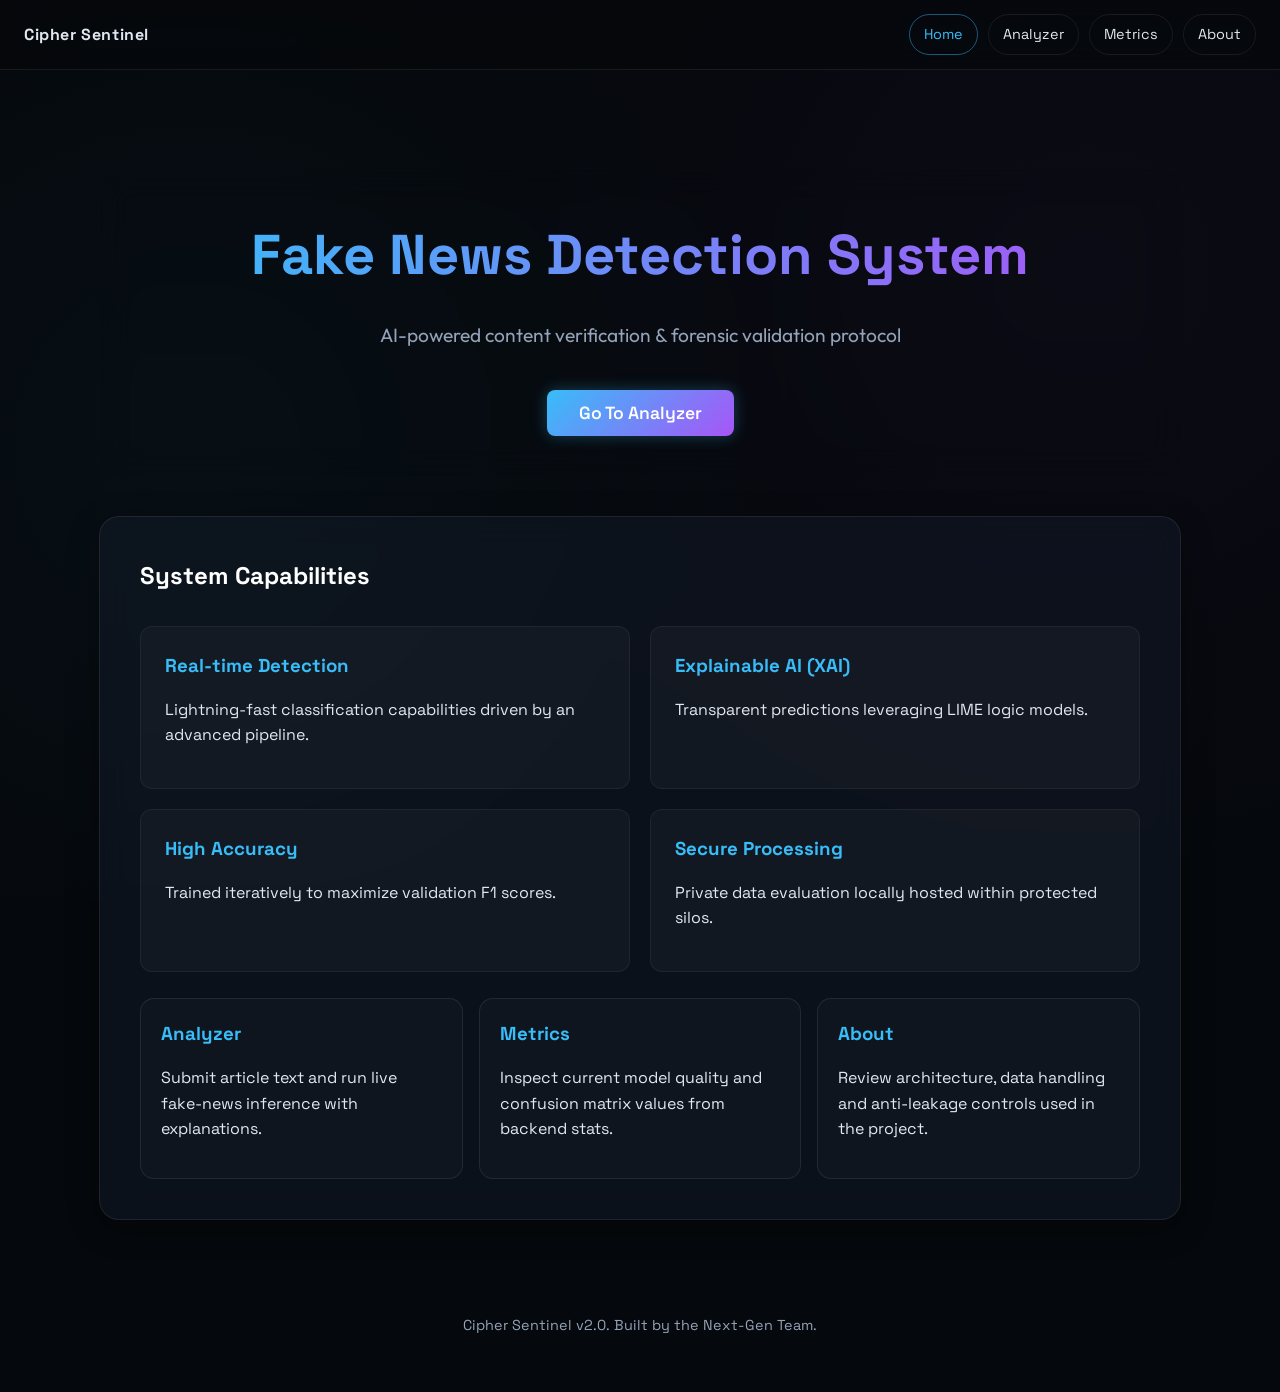
==== frontend/index.html @ 22d8f28d "Update fake news project with security hardening, report files, and frontend/backend enhancements" ====
<!DOCTYPE html>
<html lang="en">
<head>
    <meta charset="UTF-8">
    <meta name="viewport" content="width=device-width, initial-scale=1.0">
    <title>Cipher Sentinel | Home</title>
    <link href="https://fonts.googleapis.com/css2?family=Outfit:wght@300;400;600;800&family=Space+Grotesk:wght@400;700&display=swap" rel="stylesheet">
    <link rel="stylesheet" href="style.css">
</head>
<body>

    <nav class="top-nav">
        <div class="brand">Cipher Sentinel</div>
        <div class="nav-links">
            <a class="nav-link active" href="index.html">Home</a>
            <a class="nav-link" href="analyzer.html">Analyzer</a>
            <a class="nav-link" href="metrics.html">Metrics</a>
            <a class="nav-link" href="about.html">About</a>
        </div>
    </nav>

    <section class="hero glass-panel page-header">
        <div class="hero-content">
            <h1 class="glitch-title" data-text="Fake News Detection System">Fake News Detection System</h1>
            <p class="subtitle">AI-powered content verification & forensic validation protocol</p>
            <button id="cta-btn" class="neon-btn">Go To Analyzer</button>
        </div>
    </section>

    <section class="features glass-panel">
        <h2>System Capabilities</h2>
        <div class="feature-grid">
            <div class="feature-card">
                <h3>Real-time Detection</h3>
                <p>Lightning-fast classification capabilities driven by an advanced pipeline.</p>
            </div>
            <div class="feature-card">
                <h3>Explainable AI (XAI)</h3>
                <p>Transparent predictions leveraging LIME logic models.</p>
            </div>
            <div class="feature-card">
                <h3>High Accuracy</h3>
                <p>Trained iteratively to maximize validation F1 scores.</p>
            </div>
            <div class="feature-card">
                <h3>Secure Processing</h3>
                <p>Private data evaluation locally hosted within protected silos.</p>
            </div>
        </div>

        <div class="quick-links">
            <a class="quick-card" href="analyzer.html">
                <h3>Analyzer</h3>
                <p>Submit article text and run live fake-news inference with explanations.</p>
            </a>
            <a class="quick-card" href="metrics.html">
                <h3>Metrics</h3>
                <p>Inspect current model quality and confusion matrix values from backend stats.</p>
            </a>
            <a class="quick-card" href="about.html">
                <h3>About</h3>
                <p>Review architecture, data handling and anti-leakage controls used in the project.</p>
            </a>
        </div>
    </section>

    <footer class="footer">
        <p>Cipher Sentinel v2.0. Built by the Next-Gen Team.</p>
    </footer>

    <script src="script.js"></script>
</body>
</html>
---- frontend/style.css ----
:root {
    --bg-dark: #0a0e17;
    --bg-darker: #05080c;
    --bg-panel: rgba(22, 30, 46, 0.45);
    --border-color: rgba(255, 255, 255, 0.08);
    --neon-blue: #38bdf8;
    --neon-purple: #a855f7;
    --neon-red: #f43f5e;
    --neon-green: #10b981;
    --text-primary: #e2e8f0;
    --text-muted: #94a3b8;
    
    font-family: 'Space Grotesk', 'Outfit', sans-serif;
}

body {
    background-color: var(--bg-darker);
    background-image: 
        radial-gradient(circle at 15% 50%, rgba(56, 189, 248, 0.04) 0%, transparent 50%),
        radial-gradient(circle at 85% 30%, rgba(168, 85, 247, 0.04) 0%, transparent 50%);
    background-attachment: fixed;
    color: var(--text-primary);
    margin: 0;
    padding: 0;
    line-height: 1.6;
    overflow-x: hidden;
    scroll-behavior: smooth;
}

h1, h2, h3, h4 { margin: 0; font-weight: 700; color: #fff; }

.top-nav {
    position: sticky;
    top: 0;
    z-index: 100;
    display: flex;
    justify-content: space-between;
    align-items: center;
    gap: 20px;
    padding: 14px 24px;
    background: rgba(5, 8, 12, 0.8);
    backdrop-filter: blur(12px);
    border-bottom: 1px solid var(--border-color);
}

.brand {
    font-weight: 800;
    letter-spacing: 0.6px;
}

.nav-links {
    display: flex;
    gap: 10px;
    flex-wrap: wrap;
    align-items: center;
}

.nav-link {
    color: var(--text-primary);
    text-decoration: none;
    border: 1px solid var(--border-color);
    border-radius: 999px;
    padding: 8px 14px;
    font-size: 0.9rem;
    transition: all 0.2s ease;
}

.nav-link:hover,
.nav-link.active {
    border-color: rgba(56, 189, 248, 0.45);
    color: var(--neon-blue);
}

.glass-panel {
    background: var(--bg-panel);
    backdrop-filter: blur(16px);
    border: 1px solid var(--border-color);
    border-radius: 20px;
    box-shadow: 0 8px 32px rgba(0, 0, 0, 0.3);
    margin: 40px auto;
    padding: 40px;
    max-width: 1000px;
}

/* Hero Section */
.hero {
    text-align: center;
    border: none;
    background: transparent;
    box-shadow: none;
    margin-top: 100px;
}
.glitch-title {
    font-size: 3.5rem;
    background: linear-gradient(to right, var(--neon-blue), var(--neon-purple));
    -webkit-background-clip: text;
    -webkit-text-fill-color: transparent;
    margin-bottom: 20px;
}
.subtitle {
    font-size: 1.2rem;
    color: var(--text-muted);
    font-family: 'Outfit', sans-serif;
    margin-bottom: 40px;
}

.page-header {
    text-align: center;
}

.quick-links {
    display: grid;
    grid-template-columns: repeat(3, minmax(0, 1fr));
    gap: 16px;
    margin-top: 26px;
}

.quick-card {
    text-decoration: none;
    color: var(--text-primary);
    padding: 20px;
    border-radius: 14px;
    border: 1px solid var(--border-color);
    background: rgba(255, 255, 255, 0.02);
    transition: transform 0.2s ease, border-color 0.2s ease;
}

.quick-card:hover {
    transform: translateY(-2px);
    border-color: rgba(56, 189, 248, 0.4);
}

.quick-card h3 {
    margin-bottom: 8px;
    color: var(--neon-blue);
}

/* Buttons */
.neon-btn {
    background: linear-gradient(135deg, var(--neon-blue), var(--neon-purple));
    border: none;
    border-radius: 8px;
    color: #fff;
    font-family: 'Space Grotesk', sans-serif;
    font-size: 1.1rem;
    font-weight: 600;
    padding: 12px 32px;
    cursor: pointer;
    transition: all 0.3s ease;
    box-shadow: 0 0 15px rgba(56, 189, 248, 0.3);
}
.neon-btn:hover {
    transform: translateY(-2px);
    box-shadow: 0 0 25px rgba(168, 85, 247, 0.5);
}
.analyze-btn {
    width: 100%;
}

/* Features Grid */
.feature-grid {
    display: grid;
    grid-template-columns: repeat(2, 1fr);
    gap: 20px;
    margin-top: 30px;
}
.feature-card {
    background: rgba(255, 255, 255, 0.03);
    padding: 24px;
    border-radius: 12px;
    border: 1px solid rgba(255, 255, 255, 0.05);
}
.feature-card h3 { color: var(--neon-blue); margin-bottom: 10px; }

/* Demo Layout */
.demo-grid { display: flex; flex-direction: column; gap: 30px; margin-top: 30px; }
.input-actions { margin-top: 15px; }

.llm-toggle-row {
    display: inline-flex;
    align-items: center;
    gap: 10px;
    margin-bottom: 12px;
    padding: 8px 10px;
    border: 1px solid var(--border-color);
    border-radius: 8px;
    color: var(--text-primary);
    background: rgba(255,255,255,0.02);
    font-size: 0.92rem;
}

.llm-toggle-row input {
    accent-color: var(--neon-blue);
}

textarea {
    width: 100%;
    min-height: 180px;
    background: rgba(0,0,0,0.4);
    border: 1px solid var(--border-color);
    border-radius: 12px;
    padding: 20px;
    color: var(--text-primary);
    font-family: 'Outfit', sans-serif;
    font-size: 1.1rem;
    resize: vertical;
    box-sizing: border-box;
}
textarea:focus {
    outline: none;
    border-color: var(--neon-purple);
    box-shadow: inset 0 0 20px rgba(168, 85, 247, 0.1);
}

/* Loader */
.hidden { display: none !important; }
#loader { display: flex; align-items: center; justify-content: center; gap: 15px; margin-top: 20px; }
.spinner {
    width: 24px; height: 24px;
    border: 3px solid rgba(255,255,255,0.1);
    border-top-color: var(--neon-blue);
    border-radius: 50%;
    animation: spin 1s linear infinite;
}
@keyframes spin { to { transform: rotate(360deg); } }
.loading-text { color: var(--neon-purple); font-weight: 600; }

/* Results Metrics Grid */
.metrics-grid {
    display: grid;
    grid-template-columns: repeat(3, 1fr);
    gap: 20px;
    margin-bottom: 30px;
    padding-bottom: 30px;
    border-bottom: 1px solid var(--border-color);
}
.metric-box { display: flex; flex-direction: column; gap: 8px;}
.m-label { font-size: 0.8rem; text-transform: uppercase; color: var(--text-muted); letter-spacing: 1px; }

.result-badge {
    display: inline-block;
    padding: 10px 20px;
    border-radius: 8px;
    font-size: 1.5rem;
    font-weight: 800;
    text-transform: uppercase;
}
.badge-fake { background: rgba(244, 63, 94, 0.1); color: var(--neon-red); border: 1px solid rgba(244, 63, 94, 0.3); }
.badge-real { background: rgba(16, 185, 129, 0.1); color: var(--neon-green); border: 1px solid rgba(16, 185, 129, 0.3); }

/* Conf Bar */
.conf-row { display: flex; align-items: center; gap: 15px; }
.prog-track {
    flex-grow: 1;
    height: 10px;
    background: rgba(255,255,255,0.05);
    border-radius: 5px;
    overflow: hidden;
}
.prog-fill {
    height: 100%;
    width: 0%;
    background: linear-gradient(90deg, var(--neon-blue), var(--neon-purple));
    transition: width 1s cubic-bezier(0.4, 0, 0.2, 1);
}
#conf-pct { font-weight: 700; min-width: 50px; text-align: right; }
.conf-note { color: var(--text-muted); font-size: 0.8rem; }

.bias-badge { padding: 6px 12px; border-radius: 6px; font-weight: bold; background: rgba(255,255,255,0.05); }

.lime-list, .bias-indicators ul { list-style: none; padding: 0; margin-top: 15px;}
.lime-list li { margin-bottom: 8px; font-family: 'Outfit'; display: flex; justify-content: space-between; padding: 8px 12px; background: rgba(255,255,255,0.02); border-radius: 6px; }

.llm-section {
    margin-top: 24px;
    padding: 14px 16px;
    border: 1px solid var(--border-color);
    border-radius: 10px;
    background: rgba(255,255,255,0.02);
}

.llm-explanation {
    margin-top: 10px;
    color: var(--text-primary);
    line-height: 1.6;
}

.reasoning-section,
.verification-section {
    margin-top: 24px;
    padding: 14px 16px;
    border: 1px solid var(--border-color);
    border-radius: 10px;
    background: rgba(255,255,255,0.02);
}

.legend-section {
    margin-top: 24px;
    padding: 14px 16px;
    border: 1px solid var(--border-color);
    border-radius: 10px;
    background: rgba(255,255,255,0.02);
}

.legend-row {
    display: flex;
    align-items: center;
    gap: 10px;
    margin-top: 8px;
    color: var(--text-primary);
}

.legend-dot {
    width: 10px;
    height: 10px;
    border-radius: 50%;
    display: inline-block;
}

.legend-high { background: var(--neon-green); }
.legend-medium { background: var(--neon-blue); }
.legend-low { background: var(--neon-red); }

.reasoning-list {
    margin-top: 10px;
    padding-left: 18px;
    color: var(--text-primary);
}

.reasoning-list li {
    margin-bottom: 8px;
}

.verification-status {
    margin-top: 10px;
    font-weight: 700;
    color: var(--neon-blue);
}

.verification-details {
    color: var(--text-muted);
    margin-top: 4px;
}

.llm-toggle-row {
    display: inline-flex;
    align-items: center;
    gap: 8px;
    margin-bottom: 12px;
    color: var(--text-primary);
}

/* Stats Performance Card */
.stats-grid { display: grid; grid-template-columns: repeat(4, 1fr); gap: 20px; margin: 30px 0; }
.stat-card {
    background: rgba(0,0,0,0.3);
    padding: 20px;
    border-radius: 12px;
    text-align: center;
    border: 1px solid var(--border-color);
}
.stat-card h4 { color: var(--text-muted); font-size: 0.9rem; margin-bottom: 10px; }
.stat-number { font-size: 2.2rem; font-weight: 800; color: var(--neon-blue); }

.matrix-grid {
    display: grid;
    grid-template-columns: 150px 1fr 1fr;
    gap: 5px;
    margin-top: 20px;
}
.matrix-cell { padding: 15px; border-radius: 8px; display: flex; align-items: center; justify-content: center; }
.label-cell { font-weight: 600; color: var(--text-muted); background: transparent; }
.data-cell { font-size: 1.5rem; font-weight: bold; font-family: 'Space Grotesk'; }

.calibration-panel {
    margin-top: 24px;
    padding: 16px;
    border: 1px solid var(--border-color);
    border-radius: 10px;
    background: rgba(255,255,255,0.02);
}

.calibration-row {
    display: grid;
    grid-template-columns: 80px 1fr 70px;
    align-items: center;
    gap: 12px;
    margin-top: 10px;
}

.mini-track {
    height: 10px;
    background: rgba(255,255,255,0.06);
    border-radius: 999px;
    overflow: hidden;
}

.mini-fill {
    height: 100%;
    width: 0%;
    background: linear-gradient(90deg, #22d3ee, #0ea5e9);
    transition: width 0.5s ease;
}

.about-grid { display: grid; grid-template-columns: repeat(3, 1fr); gap: 20px; margin-top: 30px;}
.about-card { padding: 25px; background: rgba(255,255,255,0.02); border-left: 3px solid var(--neon-purple); border-radius: 0 12px 12px 0;}

.footer { text-align: center; color: var(--text-muted); padding: 40px; font-size: 0.9rem; }

@media (max-width: 980px) {
    .glass-panel {
        margin: 24px 16px;
        padding: 28px;
    }

    .glitch-title {
        font-size: 2.6rem;
    }

    .feature-grid,
    .metrics-grid,
    .stats-grid,
    .about-grid,
    .quick-links {
        grid-template-columns: 1fr;
    }

    .matrix-grid {
        grid-template-columns: 120px 1fr 1fr;
    }
}

@media (max-width: 640px) {
    .hero {
        margin-top: 60px;
    }

    .top-nav {
        padding: 12px;
    }

    .brand {
        font-size: 0.9rem;
    }

    .nav-links {
        gap: 6px;
    }

    .glitch-title {
        font-size: 2rem;
    }

    .subtitle {
        font-size: 1rem;
    }

    .neon-btn {
        width: 100%;
    }

    .matrix-grid {
        grid-template-columns: 100px 1fr 1fr;
        gap: 4px;
    }

    .matrix-cell {
        padding: 10px;
        font-size: 0.9rem;
    }
}
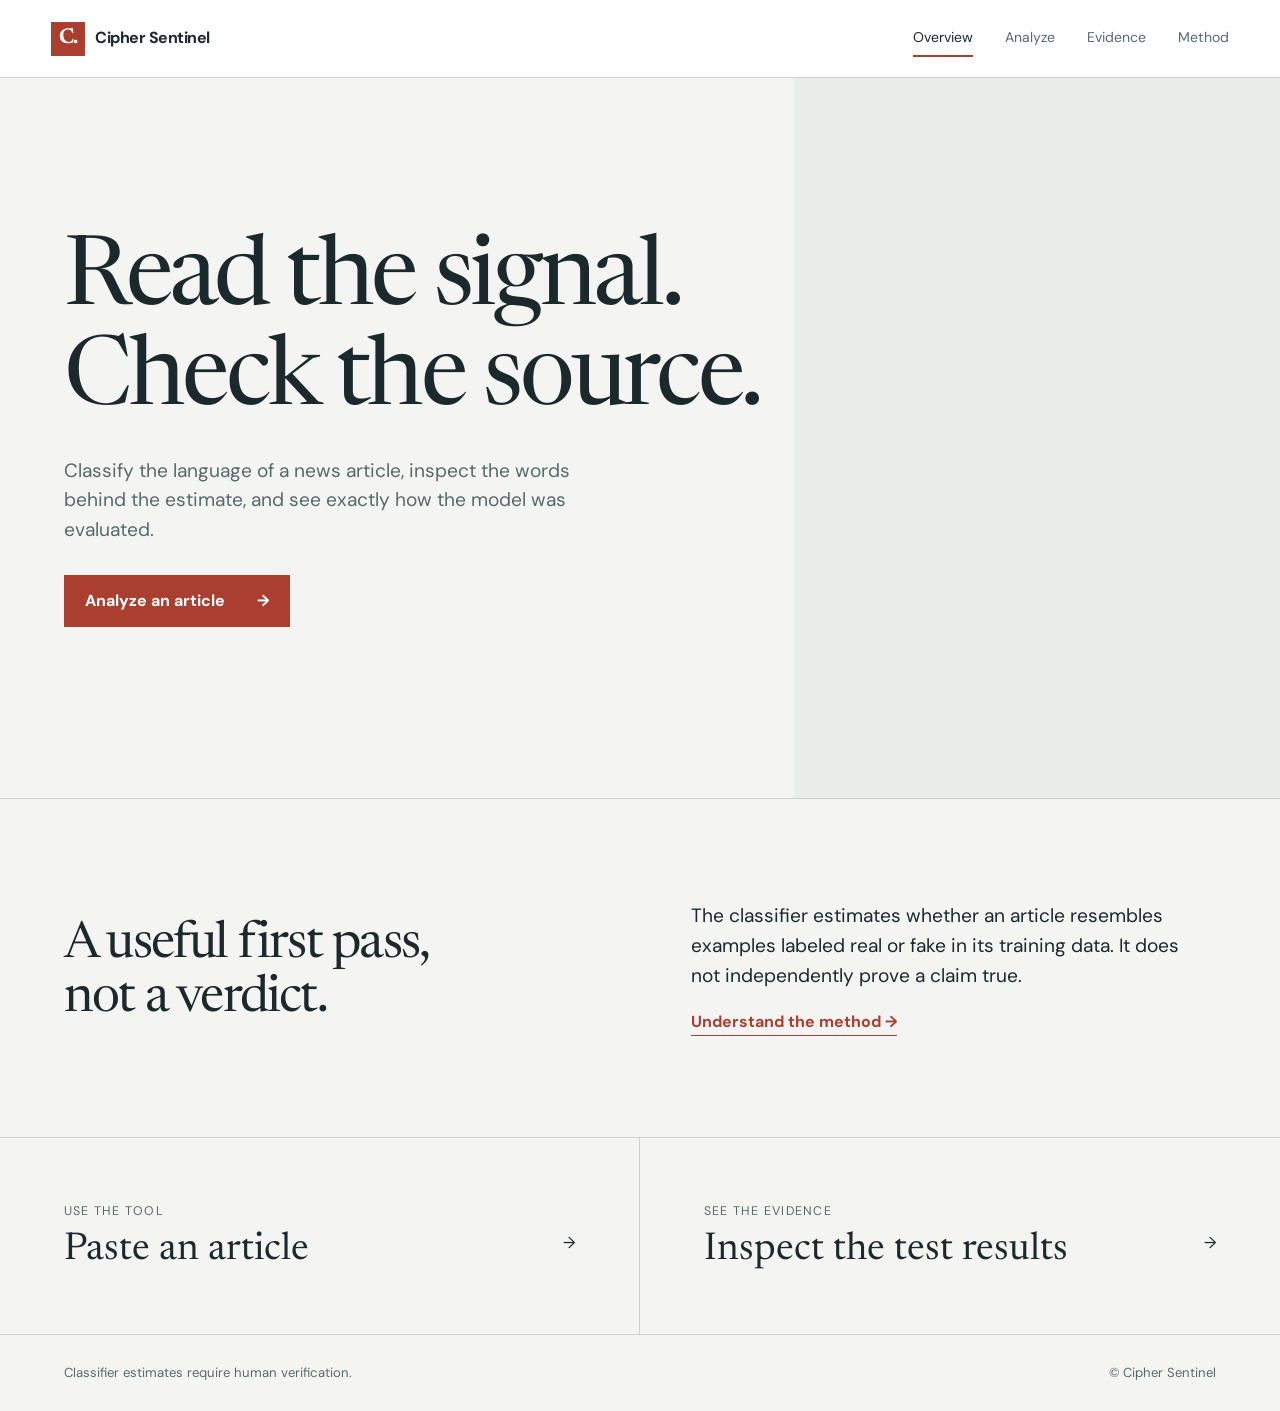
==== commit 68de9e0c: "Improve news classifier, evaluation, and interface" ====
--- a/frontend/index.html
+++ b/frontend/index.html
@@ -1,73 +1,17 @@
-<!DOCTYPE html>
+<!doctype html>
 <html lang="en">
 <head>
-    <meta charset="UTF-8">
-    <meta name="viewport" content="width=device-width, initial-scale=1.0">
-    <title>Cipher Sentinel | Home</title>
-    <link href="https://fonts.googleapis.com/css2?family=Outfit:wght@300;400;600;800&family=Space+Grotesk:wght@400;700&display=swap" rel="stylesheet">
-    <link rel="stylesheet" href="style.css">
+  <meta charset="utf-8"><meta name="viewport" content="width=device-width, initial-scale=1">
+  <title>Cipher Sentinel — Article analysis</title>
+  <link rel="preconnect" href="https://fonts.googleapis.com"><link rel="preconnect" href="https://fonts.gstatic.com" crossorigin>
+  <link href="https://fonts.googleapis.com/css2?family=DM+Sans:wght@400;500;600;700&family=Newsreader:opsz,wght@6..72,400;6..72,600&display=swap" rel="stylesheet">
+  <link rel="stylesheet" href="style.css">
 </head>
 <body>
-
-    <nav class="top-nav">
-        <div class="brand">Cipher Sentinel</div>
-        <div class="nav-links">
-            <a class="nav-link active" href="index.html">Home</a>
-            <a class="nav-link" href="analyzer.html">Analyzer</a>
-            <a class="nav-link" href="metrics.html">Metrics</a>
-            <a class="nav-link" href="about.html">About</a>
-        </div>
-    </nav>
-
-    <section class="hero glass-panel page-header">
-        <div class="hero-content">
-            <h1 class="glitch-title" data-text="Fake News Detection System">Fake News Detection System</h1>
-            <p class="subtitle">AI-powered content verification & forensic validation protocol</p>
-            <button id="cta-btn" class="neon-btn">Go To Analyzer</button>
-        </div>
-    </section>
-
-    <section class="features glass-panel">
-        <h2>System Capabilities</h2>
-        <div class="feature-grid">
-            <div class="feature-card">
-                <h3>Real-time Detection</h3>
-                <p>Lightning-fast classification capabilities driven by an advanced pipeline.</p>
-            </div>
-            <div class="feature-card">
-                <h3>Explainable AI (XAI)</h3>
-                <p>Transparent predictions leveraging LIME logic models.</p>
-            </div>
-            <div class="feature-card">
-                <h3>High Accuracy</h3>
-                <p>Trained iteratively to maximize validation F1 scores.</p>
-            </div>
-            <div class="feature-card">
-                <h3>Secure Processing</h3>
-                <p>Private data evaluation locally hosted within protected silos.</p>
-            </div>
-        </div>
-
-        <div class="quick-links">
-            <a class="quick-card" href="analyzer.html">
-                <h3>Analyzer</h3>
-                <p>Submit article text and run live fake-news inference with explanations.</p>
-            </a>
-            <a class="quick-card" href="metrics.html">
-                <h3>Metrics</h3>
-                <p>Inspect current model quality and confusion matrix values from backend stats.</p>
-            </a>
-            <a class="quick-card" href="about.html">
-                <h3>About</h3>
-                <p>Review architecture, data handling and anti-leakage controls used in the project.</p>
-            </a>
-        </div>
-    </section>
-
-    <footer class="footer">
-        <p>Cipher Sentinel v2.0. Built by the Next-Gen Team.</p>
-    </footer>
-
-    <script src="script.js"></script>
-</body>
-</html>
+  <header class="site-header"><a class="brand" href="index.html"><span class="brand-mark" aria-hidden="true">C.</span> Cipher Sentinel</a><nav aria-label="Main navigation"><a aria-current="page" href="index.html">Overview</a><a href="analyzer.html">Analyze</a><a href="metrics.html">Evidence</a><a href="about.html">Method</a></nav></header>
+  <main>
+    <section class="hero home-hero"><h1>Read the signal.<br>Check the source.</h1><p>Classify the language of a news article, inspect the words behind the estimate, and see exactly how the model was evaluated.</p><a class="primary-action" href="analyzer.html">Analyze an article <span aria-hidden="true">&rarr;</span></a></section>
+    <section class="editorial-strip"><div><h2>A useful first pass,<br>not a verdict.</h2></div><div><p>The classifier estimates whether an article resembles examples labeled real or fake in its training data. It does not independently prove a claim true.</p><a class="text-link" href="about.html">Understand the method <span aria-hidden="true">→</span></a></div></section>
+    <section class="home-links"><a href="analyzer.html"><span>Use the tool</span><strong>Paste an article</strong><span aria-hidden="true">&rarr;</span></a><a href="metrics.html"><span>See the evidence</span><strong>Inspect the test results</strong><span aria-hidden="true">&rarr;</span></a></section>
+  </main><footer>Classifier estimates require human verification. <span>© Cipher Sentinel</span></footer>
+</body></html>
--- a/frontend/style.css
+++ b/frontend/style.css
@@ -1,471 +1,593 @@
+/* Hallmark · pre-emit critique: P4 H4 E4 S4 R5 V4 */
 :root {
-    --bg-dark: #0a0e17;
-    --bg-darker: #05080c;
-    --bg-panel: rgba(22, 30, 46, 0.45);
-    --border-color: rgba(255, 255, 255, 0.08);
-    --neon-blue: #38bdf8;
-    --neon-purple: #a855f7;
-    --neon-red: #f43f5e;
-    --neon-green: #10b981;
-    --text-primary: #e2e8f0;
-    --text-muted: #94a3b8;
-    
-    font-family: 'Space Grotesk', 'Outfit', sans-serif;
-}
-
+  --paper:#f4f5f3;
+  --surface:#fff;
+  --ink:#1c292c;
+  --muted:#58696a;
+  --rule:#cbd2ce;
+  --accent:#aa3f30;
+  --accent-dark:#823025;
+  --soft:#e9eeea;
+  --font-display:'Newsreader',Georgia,serif;
+  --font-body:'DM Sans',Arial,sans-serif;
+  font-family:var(--font-body);
+  color:var(--ink);
+  background:var(--paper)
+}
+
+* {
+  box-sizing:border-box
+}
+html,body {
+  margin:0;
+  overflow-x:clip
+}
 body {
-    background-color: var(--bg-darker);
-    background-image: 
-        radial-gradient(circle at 15% 50%, rgba(56, 189, 248, 0.04) 0%, transparent 50%),
-        radial-gradient(circle at 85% 30%, rgba(168, 85, 247, 0.04) 0%, transparent 50%);
-    background-attachment: fixed;
-    color: var(--text-primary);
-    margin: 0;
-    padding: 0;
-    line-height: 1.6;
-    overflow-x: hidden;
-    scroll-behavior: smooth;
-}
-
-h1, h2, h3, h4 { margin: 0; font-weight: 700; color: #fff; }
-
-.top-nav {
-    position: sticky;
-    top: 0;
-    z-index: 100;
-    display: flex;
-    justify-content: space-between;
-    align-items: center;
-    gap: 20px;
-    padding: 14px 24px;
-    background: rgba(5, 8, 12, 0.8);
-    backdrop-filter: blur(12px);
-    border-bottom: 1px solid var(--border-color);
-}
-
+  line-height:1.55
+}
+a {
+  color:inherit
+}
+button,textarea {
+  font:inherit
+}
+button {
+  cursor:pointer
+}
+h1,h2,h3,p {
+  margin-top:0
+}
+h1,h2 {
+  font-family:var(--font-display);
+  font-weight:400;
+  letter-spacing:-.035em;
+  line-height:1.04
+}
+h1 {
+  font-size:clamp(3.2rem,7.5vw,7.4rem)
+}
+h2 {
+  font-size:clamp(2rem,4vw,3.8rem)
+}
+h3 {
+  font-size:1rem;
+  letter-spacing:0;
+  font-weight:700
+}
+.sr-only {
+  position:absolute;
+  width:1px;
+  height:1px;
+  padding:0;
+  margin:-1px;
+  overflow:hidden;
+  clip:rect(0,0,0,0);
+  white-space:nowrap;
+  border:0
+}
+:focus-visible {
+  outline:3px solid var(--accent);
+  outline-offset:3px
+}
+
+.site-header {
+  min-height:78px;
+  padding:16px clamp(20px,4vw,64px);
+  display:flex;
+  align-items:center;
+  justify-content:space-between;
+  gap:20px;
+  border-bottom:1px solid var(--rule);
+  background:var(--surface)
+}
 .brand {
-    font-weight: 800;
-    letter-spacing: 0.6px;
-}
-
-.nav-links {
-    display: flex;
-    gap: 10px;
-    flex-wrap: wrap;
-    align-items: center;
-}
-
-.nav-link {
-    color: var(--text-primary);
-    text-decoration: none;
-    border: 1px solid var(--border-color);
-    border-radius: 999px;
-    padding: 8px 14px;
-    font-size: 0.9rem;
-    transition: all 0.2s ease;
-}
-
-.nav-link:hover,
-.nav-link.active {
-    border-color: rgba(56, 189, 248, 0.45);
-    color: var(--neon-blue);
-}
-
-.glass-panel {
-    background: var(--bg-panel);
-    backdrop-filter: blur(16px);
-    border: 1px solid var(--border-color);
-    border-radius: 20px;
-    box-shadow: 0 8px 32px rgba(0, 0, 0, 0.3);
-    margin: 40px auto;
-    padding: 40px;
-    max-width: 1000px;
-}
-
-/* Hero Section */
-.hero {
-    text-align: center;
-    border: none;
-    background: transparent;
-    box-shadow: none;
-    margin-top: 100px;
-}
-.glitch-title {
-    font-size: 3.5rem;
-    background: linear-gradient(to right, var(--neon-blue), var(--neon-purple));
-    -webkit-background-clip: text;
-    -webkit-text-fill-color: transparent;
-    margin-bottom: 20px;
-}
-.subtitle {
-    font-size: 1.2rem;
-    color: var(--text-muted);
-    font-family: 'Outfit', sans-serif;
-    margin-bottom: 40px;
-}
-
-.page-header {
-    text-align: center;
-}
-
-.quick-links {
-    display: grid;
-    grid-template-columns: repeat(3, minmax(0, 1fr));
-    gap: 16px;
-    margin-top: 26px;
-}
-
-.quick-card {
-    text-decoration: none;
-    color: var(--text-primary);
-    padding: 20px;
-    border-radius: 14px;
-    border: 1px solid var(--border-color);
-    background: rgba(255, 255, 255, 0.02);
-    transition: transform 0.2s ease, border-color 0.2s ease;
-}
-
-.quick-card:hover {
-    transform: translateY(-2px);
-    border-color: rgba(56, 189, 248, 0.4);
-}
-
-.quick-card h3 {
-    margin-bottom: 8px;
-    color: var(--neon-blue);
-}
-
-/* Buttons */
-.neon-btn {
-    background: linear-gradient(135deg, var(--neon-blue), var(--neon-purple));
-    border: none;
-    border-radius: 8px;
-    color: #fff;
-    font-family: 'Space Grotesk', sans-serif;
-    font-size: 1.1rem;
-    font-weight: 600;
-    padding: 12px 32px;
-    cursor: pointer;
-    transition: all 0.3s ease;
-    box-shadow: 0 0 15px rgba(56, 189, 248, 0.3);
-}
-.neon-btn:hover {
-    transform: translateY(-2px);
-    box-shadow: 0 0 25px rgba(168, 85, 247, 0.5);
+  display:inline-flex;
+  align-items:center;
+  gap:10px;
+  text-decoration:none;
+  font-weight:700;
+  white-space:nowrap;
+  letter-spacing:-.03em
+}
+.brand-mark {
+  display:grid;
+  place-items:center;
+  width:34px;
+  height:34px;
+  background:var(--accent);
+  color:var(--surface);
+  font-family:var(--font-display);
+  font-size:1.35rem
+}
+.site-header nav {
+  display:flex;
+  gap:clamp(12px,2.5vw,36px);
+  align-items:center
+}
+.site-header nav a {
+  font-size:.88rem;
+  text-decoration:none;
+  color:var(--muted);
+  white-space:nowrap;
+  padding:7px 0;
+  border-bottom:2px solid transparent
+}
+.site-header nav a:hover,.site-header nav a[aria-current] {
+  color:var(--ink);
+  border-color:var(--accent)
+}
+
+.hero,.page-shell {
+  max-width:1512px;
+  margin:auto;
+  padding-left:clamp(20px,5vw,80px);
+  padding-right:clamp(20px,5vw,80px)
+}
+.home-hero {
+  min-height:min(720px,80vh);
+  padding-top:clamp(80px,10vw,150px);
+  padding-bottom:100px;
+  display:flex;
+  flex-direction:column;
+  align-items:flex-start;
+  background:linear-gradient(90deg,var(--paper) 0%,var(--paper) 62%,var(--soft) 62%,var(--soft) 100%)
+}
+.eyebrow,.section-index {
+  font-size:.74rem;
+  font-weight:700;
+  letter-spacing:.13em;
+  text-transform:uppercase;
+  color:var(--accent)
+}
+.eyebrow {
+  display:flex;
+  align-items:center;
+  gap:10px
+}
+.live-dot {
+  width:8px;
+  height:8px;
+  border-radius:50%;
+  background:var(--accent)
+}
+.home-hero h1 {
+  margin:26px 0 24px;
+  max-width:980px
+}
+.home-hero h1 em {
+  font-weight:400;
+  color:var(--accent)
+}
+.home-hero p {
+  font-size:clamp(1rem,1.5vw,1.28rem);
+  max-width:540px;
+  color:var(--muted);
+  margin-bottom:30px
+}
+.primary-action {
+  display:inline-flex;
+  align-items:center;
+  justify-content:space-between;
+  gap:32px;
+  min-height:52px;
+  padding:12px 20px;
+  background:var(--accent);
+  color:var(--surface);
+  border:1px solid var(--accent);
+  text-decoration:none;
+  font-weight:700;
+  border-radius:0;
+  white-space:nowrap
+}
+.primary-action:hover {
+  background:var(--accent-dark);
+  border-color:var(--accent-dark)
+}
+.primary-action:disabled {
+  opacity:.65;
+  cursor:wait
+}
+.editorial-strip {
+  display:grid;
+  grid-template-columns:1fr 1fr;
+  gap:8vw;
+  padding:clamp(56px,8vw,110px) clamp(20px,5vw,80px);
+  max-width:1512px;
+  margin:auto;
+  border-top:1px solid var(--rule)
+}
+.editorial-strip h2 {
+  margin:18px 0 0
+}
+.editorial-strip p {
+  font-size:1.2rem;
+  max-width:520px
+}
+.text-link {
+  font-weight:700;
+  text-decoration:none;
+  color:var(--accent);
+  border-bottom:1px solid currentColor;
+  padding-bottom:3px
+}
+.home-links {
+  display:grid;
+  grid-template-columns:1fr 1fr;
+  border-top:1px solid var(--rule);
+  border-bottom:1px solid var(--rule);
+  max-width:1512px;
+  margin:auto
+}
+.home-links a {
+  display:grid;
+  grid-template-columns:1fr auto;
+  gap:10px;
+  padding:clamp(32px,5vw,70px) clamp(20px,5vw,80px);
+  text-decoration:none
+}
+.home-links a:first-child {
+  border-right:1px solid var(--rule)
+}
+.home-links a>span:first-child {
+  grid-column:1/-1;
+  font-size:.78rem;
+  text-transform:uppercase;
+  letter-spacing:.1em;
+  color:var(--muted)
+}
+.home-links strong {
+  font-family:var(--font-display);
+  font-size:clamp(1.8rem,3vw,3rem);
+  font-weight:400;
+  line-height:1
+}
+.home-links a:hover {
+  background:var(--soft)
+}
+footer {
+  padding:28px clamp(20px,5vw,80px);
+  display:flex;
+  justify-content:space-between;
+  gap:20px;
+  color:var(--muted);
+  font-size:.82rem;
+  max-width:1512px;
+  margin:auto
+}
+
+.page-shell {
+  padding-top:70px;
+  padding-bottom:90px
+}
+.page-intro {
+  max-width:870px;
+  margin-bottom:60px
+}
+.page-intro h1 {
+  font-size:clamp(3.4rem,6vw,6.4rem);
+  margin:18px 0 14px
+}
+.page-intro p {
+  font-size:1.15rem;
+  color:var(--muted);
+  max-width:640px
+}
+.analysis-layout {
+  display:grid;
+  grid-template-columns:minmax(0,1.45fr) minmax(280px,.8fr);
+  gap:22px;
+  align-items:start
+}
+.work-panel,.result-panel,.note-panel {
+  background:var(--surface);
+  border:1px solid var(--rule);
+  padding:clamp(22px,3vw,42px)
+}
+.panel-heading {
+  display:flex;
+  justify-content:space-between;
+  align-items:baseline;
+  gap:12px
+}
+.panel-heading h2,.result-panel h2 {
+  font-size:2rem;
+  margin-bottom:22px
+}
+.panel-heading span,.field-hint {
+  font-size:.82rem;
+  color:var(--muted)
+}
+textarea {
+  width:100%;
+  min-height:310px;
+  resize:vertical;
+  border:1px solid var(--rule);
+  background:var(--paper);
+  padding:20px;
+  color:var(--ink);
+  line-height:1.6
+}
+textarea:focus {
+  outline:2px solid var(--accent);
+  outline-offset:1px
+}
+.field-hint {
+  margin:10px 0 0
+}
+.field-error {
+  color:var(--accent-dark);
+  font-weight:700
+}
+.option-row {
+  display:flex;
+  align-items:flex-start;
+  gap:12px;
+  padding:24px 0;
+  margin-top:24px;
+  border-top:1px solid var(--rule)
+}
+.option-row input {
+  accent-color:var(--accent);
+  margin-top:5px
+}
+.option-row span {
+  display:grid;
+  gap:4px
+}
+.option-row strong {
+  font-size:.88rem
+}
+.option-row small {
+  color:var(--muted)
 }
 .analyze-btn {
-    width: 100%;
-}
-
-/* Features Grid */
-.feature-grid {
-    display: grid;
-    grid-template-columns: repeat(2, 1fr);
-    gap: 20px;
-    margin-top: 30px;
-}
-.feature-card {
-    background: rgba(255, 255, 255, 0.03);
-    padding: 24px;
-    border-radius: 12px;
-    border: 1px solid rgba(255, 255, 255, 0.05);
-}
-.feature-card h3 { color: var(--neon-blue); margin-bottom: 10px; }
-
-/* Demo Layout */
-.demo-grid { display: flex; flex-direction: column; gap: 30px; margin-top: 30px; }
-.input-actions { margin-top: 15px; }
-
-.llm-toggle-row {
-    display: inline-flex;
-    align-items: center;
-    gap: 10px;
-    margin-bottom: 12px;
-    padding: 8px 10px;
-    border: 1px solid var(--border-color);
-    border-radius: 8px;
-    color: var(--text-primary);
-    background: rgba(255,255,255,0.02);
-    font-size: 0.92rem;
-}
-
-.llm-toggle-row input {
-    accent-color: var(--neon-blue);
-}
-
-textarea {
-    width: 100%;
-    min-height: 180px;
-    background: rgba(0,0,0,0.4);
-    border: 1px solid var(--border-color);
-    border-radius: 12px;
-    padding: 20px;
-    color: var(--text-primary);
-    font-family: 'Outfit', sans-serif;
-    font-size: 1.1rem;
-    resize: vertical;
-    box-sizing: border-box;
-}
-textarea:focus {
-    outline: none;
-    border-color: var(--neon-purple);
-    box-shadow: inset 0 0 20px rgba(168, 85, 247, 0.1);
-}
-
-/* Loader */
-.hidden { display: none !important; }
-#loader { display: flex; align-items: center; justify-content: center; gap: 15px; margin-top: 20px; }
-.spinner {
-    width: 24px; height: 24px;
-    border: 3px solid rgba(255,255,255,0.1);
-    border-top-color: var(--neon-blue);
-    border-radius: 50%;
-    animation: spin 1s linear infinite;
-}
-@keyframes spin { to { transform: rotate(360deg); } }
-.loading-text { color: var(--neon-purple); font-weight: 600; }
-
-/* Results Metrics Grid */
-.metrics-grid {
-    display: grid;
-    grid-template-columns: repeat(3, 1fr);
-    gap: 20px;
-    margin-bottom: 30px;
-    padding-bottom: 30px;
-    border-bottom: 1px solid var(--border-color);
-}
-.metric-box { display: flex; flex-direction: column; gap: 8px;}
-.m-label { font-size: 0.8rem; text-transform: uppercase; color: var(--text-muted); letter-spacing: 1px; }
-
-.result-badge {
-    display: inline-block;
-    padding: 10px 20px;
-    border-radius: 8px;
-    font-size: 1.5rem;
-    font-weight: 800;
-    text-transform: uppercase;
-}
-.badge-fake { background: rgba(244, 63, 94, 0.1); color: var(--neon-red); border: 1px solid rgba(244, 63, 94, 0.3); }
-.badge-real { background: rgba(16, 185, 129, 0.1); color: var(--neon-green); border: 1px solid rgba(16, 185, 129, 0.3); }
-
-/* Conf Bar */
-.conf-row { display: flex; align-items: center; gap: 15px; }
-.prog-track {
-    flex-grow: 1;
-    height: 10px;
-    background: rgba(255,255,255,0.05);
-    border-radius: 5px;
-    overflow: hidden;
-}
-.prog-fill {
-    height: 100%;
-    width: 0%;
-    background: linear-gradient(90deg, var(--neon-blue), var(--neon-purple));
-    transition: width 1s cubic-bezier(0.4, 0, 0.2, 1);
-}
-#conf-pct { font-weight: 700; min-width: 50px; text-align: right; }
-.conf-note { color: var(--text-muted); font-size: 0.8rem; }
-
-.bias-badge { padding: 6px 12px; border-radius: 6px; font-weight: bold; background: rgba(255,255,255,0.05); }
-
-.lime-list, .bias-indicators ul { list-style: none; padding: 0; margin-top: 15px;}
-.lime-list li { margin-bottom: 8px; font-family: 'Outfit'; display: flex; justify-content: space-between; padding: 8px 12px; background: rgba(255,255,255,0.02); border-radius: 6px; }
-
+  width:100%;
+  font-size:.95rem
+}
+.status-line {
+  min-height:1.4em;
+  color:var(--muted);
+  font-size:.85rem;
+  margin:12px 0 0
+}
+.result-panel {
+  grid-column:1
+}
+.result-panel[hidden],.field-error[hidden] {
+  display:none
+}
+.result-summary {
+  display:grid;
+  grid-template-columns:1fr 1fr;
+  border-top:1px solid var(--rule);
+  border-bottom:1px solid var(--rule);
+  margin-top:20px
+}
+.result-summary>div {
+  padding:24px 0;
+  display:flex;
+  flex-direction:column;
+  gap:6px
+}
+.result-summary>div+div {
+  padding-left:24px;
+  border-left:1px solid var(--rule)
+}
+.result-label {
+  font-size:.78rem;
+  color:var(--muted)
+}
+.result-summary strong {
+  font-family:var(--font-display);
+  font-size:2.25rem;
+  line-height:1.1;
+  font-weight:600
+}
+.result-summary .is-fake {
+  color:var(--accent)
+}
+.confidence-track {
+  height:5px;
+  background:var(--soft);
+  margin-top:24px
+}
+.confidence-track div {
+  height:100%;
+  width:0;
+  background:var(--accent);
+  transition:width .4s ease
+}
+.result-panel h3 {
+  margin:34px 0 12px
+}
+.signal-list {
+  list-style:none;
+  padding:0;
+  margin:0
+}
+.signal-list li {
+  display:flex;
+  justify-content:space-between;
+  gap:15px;
+  padding:11px 0;
+  border-bottom:1px solid var(--rule);
+  font-size:.86rem
+}
+.signal-list li span:last-child {
+  color:var(--muted)
+}
 .llm-section {
-    margin-top: 24px;
-    padding: 14px 16px;
-    border: 1px solid var(--border-color);
-    border-radius: 10px;
-    background: rgba(255,255,255,0.02);
-}
-
-.llm-explanation {
-    margin-top: 10px;
-    color: var(--text-primary);
-    line-height: 1.6;
-}
-
-.reasoning-section,
-.verification-section {
-    margin-top: 24px;
-    padding: 14px 16px;
-    border: 1px solid var(--border-color);
-    border-radius: 10px;
-    background: rgba(255,255,255,0.02);
-}
-
-.legend-section {
-    margin-top: 24px;
-    padding: 14px 16px;
-    border: 1px solid var(--border-color);
-    border-radius: 10px;
-    background: rgba(255,255,255,0.02);
-}
-
-.legend-row {
-    display: flex;
-    align-items: center;
-    gap: 10px;
-    margin-top: 8px;
-    color: var(--text-primary);
-}
-
-.legend-dot {
-    width: 10px;
-    height: 10px;
-    border-radius: 50%;
-    display: inline-block;
-}
-
-.legend-high { background: var(--neon-green); }
-.legend-medium { background: var(--neon-blue); }
-.legend-low { background: var(--neon-red); }
-
-.reasoning-list {
-    margin-top: 10px;
-    padding-left: 18px;
-    color: var(--text-primary);
-}
-
-.reasoning-list li {
-    margin-bottom: 8px;
-}
-
-.verification-status {
-    margin-top: 10px;
-    font-weight: 700;
-    color: var(--neon-blue);
-}
-
-.verification-details {
-    color: var(--text-muted);
-    margin-top: 4px;
-}
-
-.llm-toggle-row {
-    display: inline-flex;
-    align-items: center;
-    gap: 8px;
-    margin-bottom: 12px;
-    color: var(--text-primary);
-}
-
-/* Stats Performance Card */
-.stats-grid { display: grid; grid-template-columns: repeat(4, 1fr); gap: 20px; margin: 30px 0; }
-.stat-card {
-    background: rgba(0,0,0,0.3);
-    padding: 20px;
-    border-radius: 12px;
-    text-align: center;
-    border: 1px solid var(--border-color);
-}
-.stat-card h4 { color: var(--text-muted); font-size: 0.9rem; margin-bottom: 10px; }
-.stat-number { font-size: 2.2rem; font-weight: 800; color: var(--neon-blue); }
-
-.matrix-grid {
-    display: grid;
-    grid-template-columns: 150px 1fr 1fr;
-    gap: 5px;
-    margin-top: 20px;
-}
-.matrix-cell { padding: 15px; border-radius: 8px; display: flex; align-items: center; justify-content: center; }
-.label-cell { font-weight: 600; color: var(--text-muted); background: transparent; }
-.data-cell { font-size: 1.5rem; font-weight: bold; font-family: 'Space Grotesk'; }
-
-.calibration-panel {
-    margin-top: 24px;
-    padding: 16px;
-    border: 1px solid var(--border-color);
-    border-radius: 10px;
-    background: rgba(255,255,255,0.02);
-}
-
-.calibration-row {
-    display: grid;
-    grid-template-columns: 80px 1fr 70px;
-    align-items: center;
-    gap: 12px;
-    margin-top: 10px;
-}
-
-.mini-track {
-    height: 10px;
-    background: rgba(255,255,255,0.06);
-    border-radius: 999px;
-    overflow: hidden;
-}
-
-.mini-fill {
-    height: 100%;
-    width: 0%;
-    background: linear-gradient(90deg, #22d3ee, #0ea5e9);
-    transition: width 0.5s ease;
-}
-
-.about-grid { display: grid; grid-template-columns: repeat(3, 1fr); gap: 20px; margin-top: 30px;}
-.about-card { padding: 25px; background: rgba(255,255,255,0.02); border-left: 3px solid var(--neon-purple); border-radius: 0 12px 12px 0;}
-
-.footer { text-align: center; color: var(--text-muted); padding: 40px; font-size: 0.9rem; }
-
-@media (max-width: 980px) {
-    .glass-panel {
-        margin: 24px 16px;
-        padding: 28px;
-    }
-
-    .glitch-title {
-        font-size: 2.6rem;
-    }
-
-    .feature-grid,
-    .metrics-grid,
-    .stats-grid,
-    .about-grid,
-    .quick-links {
-        grid-template-columns: 1fr;
-    }
-
-    .matrix-grid {
-        grid-template-columns: 120px 1fr 1fr;
-    }
-}
-
-@media (max-width: 640px) {
-    .hero {
-        margin-top: 60px;
-    }
-
-    .top-nav {
-        padding: 12px;
-    }
-
-    .brand {
-        font-size: 0.9rem;
-    }
-
-    .nav-links {
-        gap: 6px;
-    }
-
-    .glitch-title {
-        font-size: 2rem;
-    }
-
-    .subtitle {
-        font-size: 1rem;
-    }
-
-    .neon-btn {
-        width: 100%;
-    }
-
-    .matrix-grid {
-        grid-template-columns: 100px 1fr 1fr;
-        gap: 4px;
-    }
-
-    .matrix-cell {
-        padding: 10px;
-        font-size: 0.9rem;
-    }
-}
+  padding:16px 0 26px;
+  border-top:1px solid var(--rule)
+}
+.llm-section h3 {
+  margin-top:14px
+}
+.note-panel {
+  grid-column:2;
+  grid-row:1/3;
+  background:var(--soft)
+}
+.note-panel h2 {
+  font-size:2.3rem;
+  margin:20px 0
+}
+.note-panel p {
+  color:var(--muted)
+}
+
+.evidence-block {
+  display:grid;
+  grid-template-columns:1fr 1fr;
+  gap:7vw;
+  padding:48px 12px;
+  border-top:1px solid var(--rule)
+}
+.block-title h2 {
+  margin:16px 0
+}
+.block-title p {
+  max-width:510px;
+  color:var(--muted)
+}
+.evidence-values {
+  display:grid;
+  grid-template-columns:1fr 1fr;
+  gap:0 28px
+}
+.evidence-values>div {
+  padding:18px 0;
+  border-bottom:1px solid var(--rule);
+  display:flex;
+  flex-direction:column;
+  gap:5px
+}
+.evidence-values span {
+  font-size:.8rem;
+  color:var(--muted)
+}
+.evidence-values strong {
+  font-family:var(--font-display);
+  font-size:2.7rem;
+  font-weight:400;
+  line-height:1
+}
+.external-block {
+  background:var(--soft);
+  padding-left:clamp(20px,3vw,36px);
+  padding-right:clamp(20px,3vw,36px);
+  margin:0 calc(-1 * clamp(20px,3vw,36px))
+}
+.method-footnote {
+  max-width:780px;
+  padding:60px 0
+}
+.method-footnote h2 {
+  font-size:2.4rem
+}
+.method-footnote p {
+  font-size:1.1rem;
+  color:var(--muted)
+}
+.method-list {
+  border-top:1px solid var(--rule)
+}
+.method-list article {
+  display:grid;
+  grid-template-columns:100px 1fr;
+  gap:20px;
+  max-width:900px;
+  padding:36px 0;
+  border-bottom:1px solid var(--rule)
+}
+.method-list article>span {
+  color:var(--accent);
+  font-weight:700
+}
+.method-list h2 {
+  font-size:2.3rem;
+  margin-bottom:10px
+}
+.method-list p {
+  color:var(--muted);
+  max-width:620px
+}
+
+@media(max-width:800px) {
+  .site-header {
+  align-items:flex-start;
+  flex-direction:column
+}
+.site-header nav {
+  overflow-x:auto;
+  max-width:100%;
+  padding-bottom:2px
+}
+.home-hero {
+  background:var(--paper);
+  min-height:auto
+}
+.editorial-strip,.analysis-layout,.evidence-block {
+  grid-template-columns:1fr
+}
+.note-panel {
+  grid-column:1;
+  grid-row:auto
+}
+.result-panel {
+  grid-column:1
+}
+.page-shell {
+  padding-top:44px
+}
+.page-intro {
+  margin-bottom:36px
+}
+.home-links {
+  grid-template-columns:1fr
+}
+.home-links a:first-child {
+  border-right:0;
+  border-bottom:1px solid var(--rule)
+}
+
+}
+@media(max-width:480px) {
+  .site-header {
+  padding:14px 20px
+}
+.site-header nav {
+  gap:16px
+}
+.page-intro h1 {
+  font-size:3.3rem
+}
+.result-summary strong {
+  font-size:1.8rem
+}
+.work-panel,.result-panel,.note-panel {
+  padding:20px
+}
+.evidence-values strong {
+  font-size:2.2rem
+}
+.method-list article {
+  grid-template-columns:44px 1fr
+}
+.home-hero {
+  padding-top:70px;
+  padding-bottom:70px
+}
+footer {
+  flex-direction:column
+}
+
+}
+@media(prefers-reduced-motion:reduce) {
+  *,*::before,*::after {
+  scroll-behavior:auto!important;
+  transition:none!important;
+  animation:none!important
+}
+
+}
